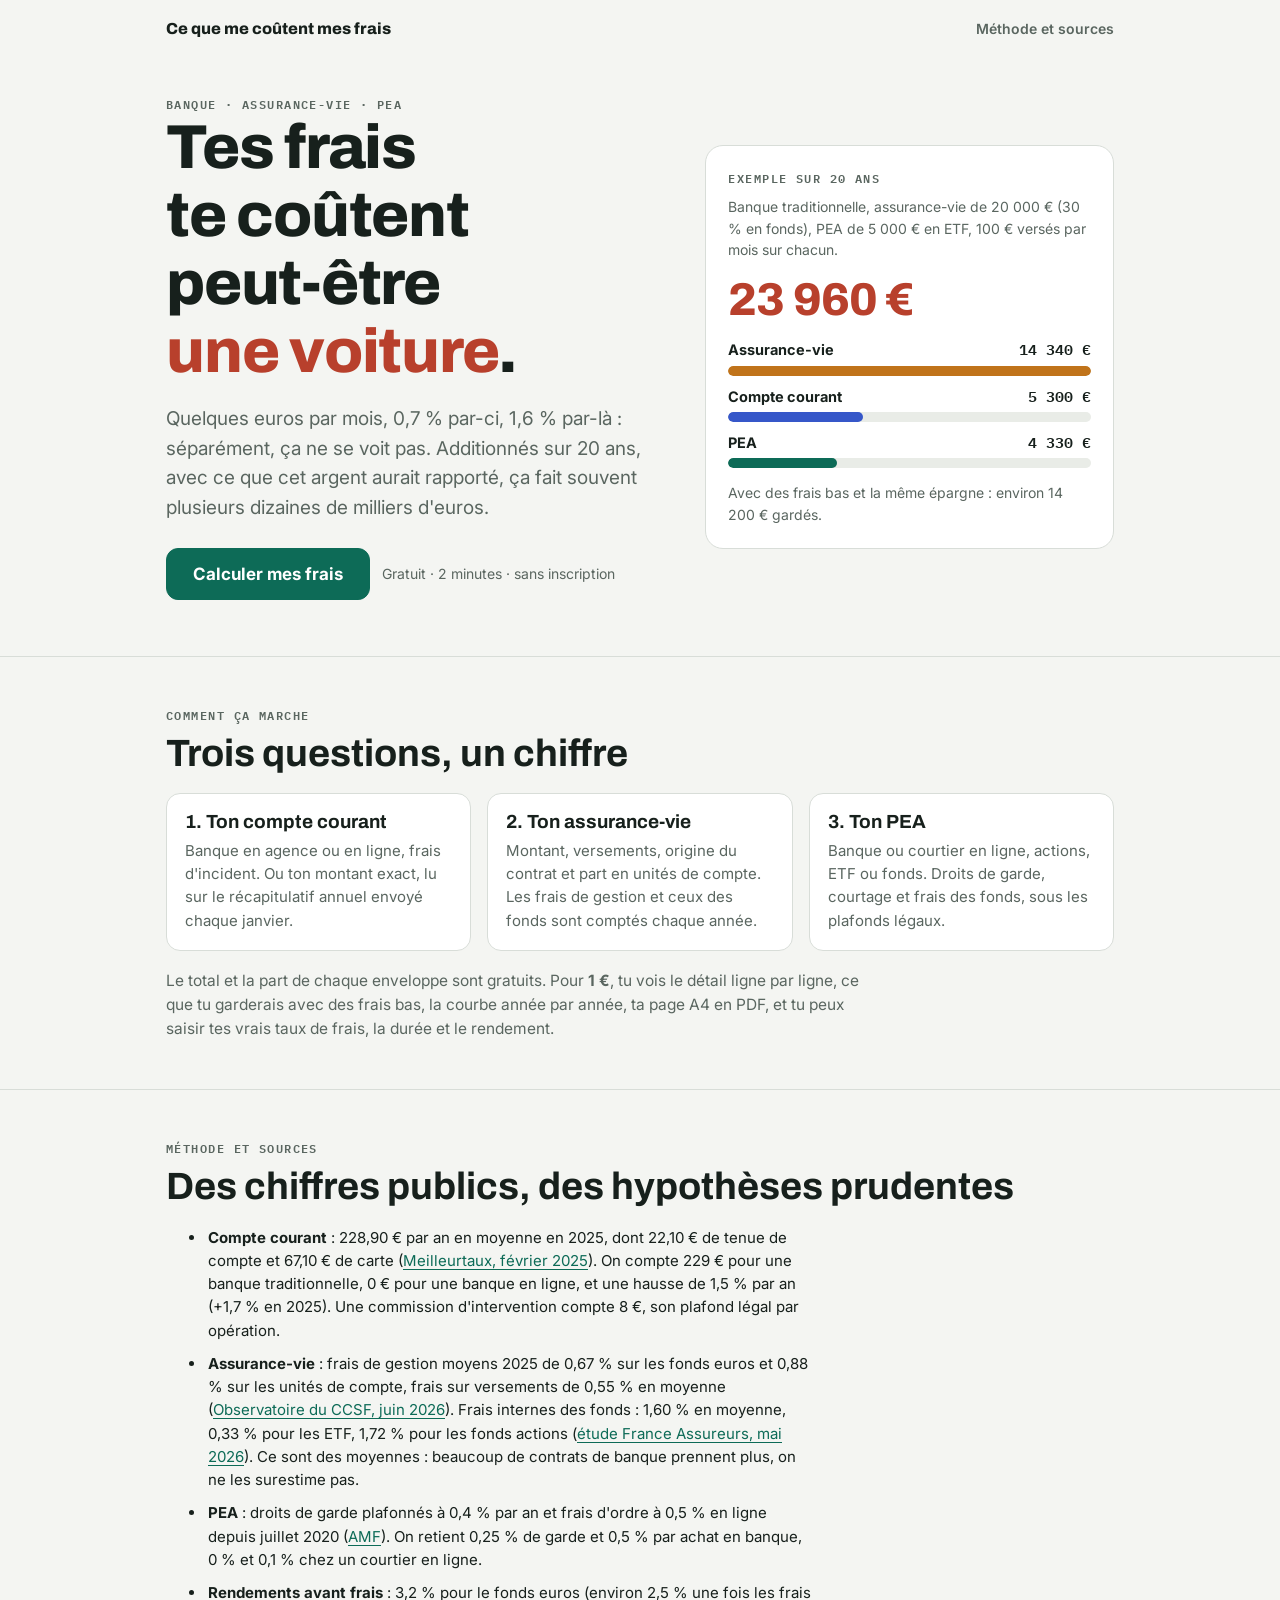
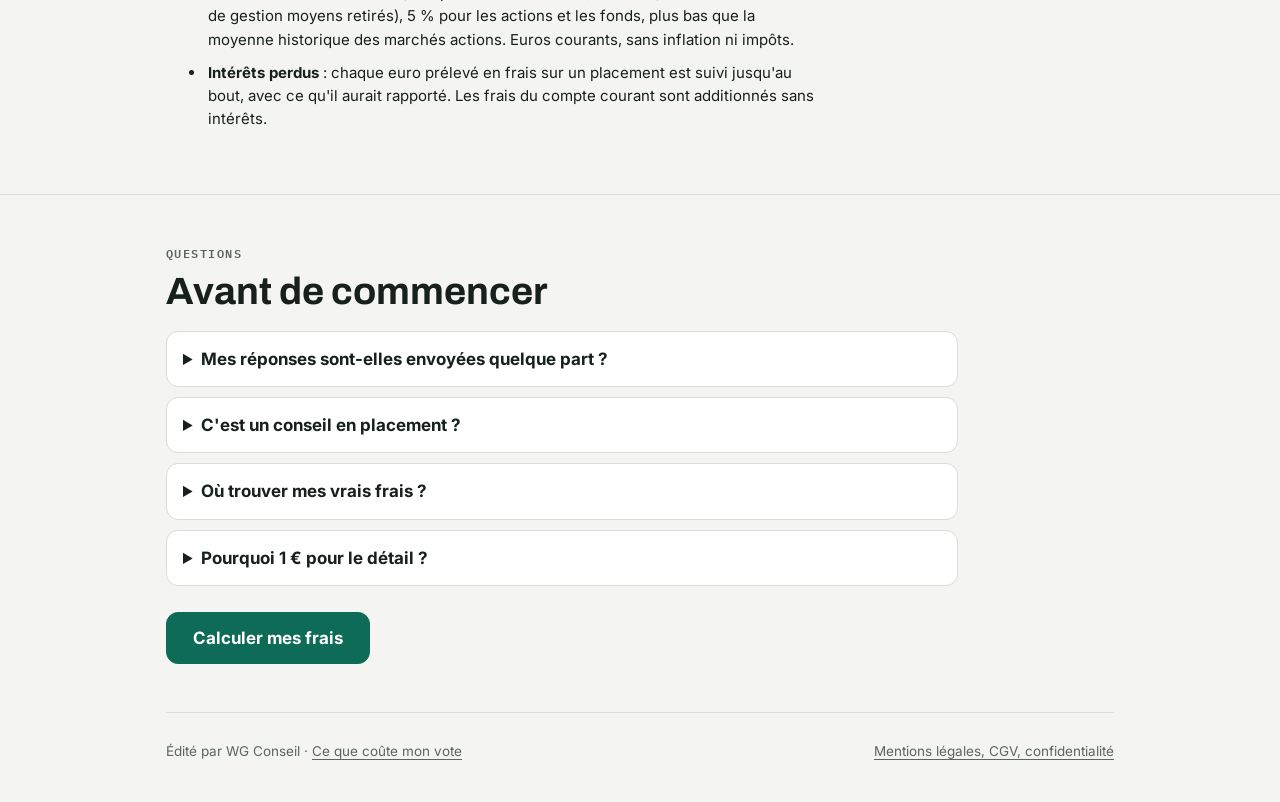
==== index.html @ 5fe20ff6 "Mise en ligne de « Ce que me coûtent mes frais » sur frais.wagramconseil.fr Co-Authored-By: Claude O" ====
<!doctype html>
<html lang="fr">
<head>
<meta charset="utf-8">
<meta name="viewport" content="width=device-width, initial-scale=1, viewport-fit=cover">
<title>Ce que me coûtent mes frais : banque, assurance-vie et PEA sur 20 ans</title>
<meta name="description" content="Frais bancaires, frais d'assurance-vie, frais de PEA : le calcul gratuit de ce qu'ils te coûtent vraiment sur 20 ans, intérêts perdus compris. 2 minutes, sans inscription.">
<link rel="canonical" href="https://frais.wagramconseil.fr/">
<meta property="og:type" content="website">
<meta property="og:site_name" content="Ce que me coûtent mes frais">
<meta property="og:title" content="Combien tes frais te coûtent-ils sur 20 ans ?">
<meta property="og:description" content="Banque, assurance-vie, PEA : additionne tout, intérêts perdus compris. Calcul gratuit en 2 minutes.">
<meta property="og:url" content="https://frais.wagramconseil.fr/">
<meta name="twitter:card" content="summary">
<link rel="preconnect" href="https://fonts.googleapis.com">
<link rel="preconnect" href="https://fonts.gstatic.com" crossorigin>
<link rel="stylesheet" href="https://fonts.googleapis.com/css2?family=Archivo:wght@700;800&family=Inter:wght@400;500;600;700&family=IBM+Plex+Mono:wght@500;600&display=swap">
<style>
:root{
  --bg:#f4f5f2; --surface:#ffffff; --ink:#17201c; --muted:#5a6660; --line:#d8ddd8; --soft:#e9ece7;
  --accent:#0d6b57; --accent-ink:#ffffff; --loss:#b8402c;
  --c-bank:#3657c9; --c-av:#c0731a; --c-pea:#0d6b57;
  --f-display:"Archivo","Helvetica Neue",Arial,sans-serif;
  --f-body:"Inter",system-ui,-apple-system,"Segoe UI",sans-serif;
  --f-num:"IBM Plex Mono",ui-monospace,Menlo,Consolas,monospace;
}
@media (prefers-color-scheme: dark){:root:not([data-theme="light"]){
  --bg:#101512; --surface:#18201c; --ink:#e7ece9; --muted:#9aa7a0; --line:#2a342f; --soft:#212a25;
  --accent:#4fc7a6; --accent-ink:#06140f; --loss:#ff8a72; --c-bank:#8aa3ff; --c-av:#f0a54c; --c-pea:#4fc7a6; color-scheme:dark}}
:root[data-theme="dark"]{
  --bg:#101512; --surface:#18201c; --ink:#e7ece9; --muted:#9aa7a0; --line:#2a342f; --soft:#212a25;
  --accent:#4fc7a6; --accent-ink:#06140f; --loss:#ff8a72; --c-bank:#8aa3ff; --c-av:#f0a54c; --c-pea:#4fc7a6; color-scheme:dark}
*{box-sizing:border-box}
body{margin:0;background:var(--bg);color:var(--ink);font-family:var(--f-body);font-size:17px;line-height:1.55}
.wrap{max-width:980px;margin:0 auto;padding-left:max(16px,env(safe-area-inset-left,0px));padding-right:max(16px,env(safe-area-inset-right,0px))}
h1,h2,h3{font-family:var(--f-display);text-wrap:balance;margin:0;line-height:1.1}
p{margin:0}
a{color:var(--accent);text-underline-offset:3px}
.eyebrow{font:600 12px var(--f-num);letter-spacing:.12em;text-transform:uppercase;color:var(--muted)}
.btn{display:inline-flex;align-items:center;justify-content:center;font:700 17px var(--f-body);padding:15px 26px;border-radius:12px;border:1.5px solid var(--line);background:var(--surface);color:var(--ink);text-decoration:none;cursor:pointer}
.btn.primary{background:var(--accent);border-color:var(--accent);color:var(--accent-ink)}
.btn:focus-visible{outline:3px solid var(--accent);outline-offset:3px}
nav{display:flex;justify-content:space-between;align-items:center;padding-block:18px;font-size:14px}
nav .brand{font:800 16px var(--f-display);color:var(--ink);text-decoration:none}
nav a.l{color:var(--muted);text-decoration:none;font-weight:600}
.hero{display:grid;grid-template-columns:1.1fr .9fr;gap:40px;align-items:center;padding-block:36px 56px}
.hero>*{min-width:0}
.hero h1{font-size:clamp(36px,6vw,62px);font-weight:800;letter-spacing:-.02em}
.hero h1 em{font-style:normal;color:var(--loss)}
.lede{color:var(--muted);font-size:19px;max-width:46ch;margin-top:18px}
.cta{display:flex;flex-wrap:wrap;gap:12px;align-items:center;margin-top:26px}
.cta small{color:var(--muted);font-size:14px}
.ticket{background:var(--surface);border:1px solid var(--line);border-radius:18px;padding:22px}
.ticket .p{font-size:14px;color:var(--muted);margin:8px 0 14px}
.ticket .v{font:800 46px var(--f-display);color:var(--loss);letter-spacing:-.02em}
.bars{display:grid;gap:10px;margin-top:14px}
.bar .l{display:flex;justify-content:space-between;font-weight:700;font-size:14.5px;margin-bottom:4px}
.bar .l b{font-family:var(--f-num);font-weight:600}
.bar .t{height:10px;border-radius:5px;background:var(--soft);overflow:hidden}.bar .t i{display:block;height:100%;border-radius:5px}
.band{border-top:1px solid var(--line);padding-block:48px}
.band h2{font-size:clamp(28px,4vw,38px);margin:8px 0 18px}
.grid3{display:grid;grid-template-columns:repeat(3,1fr);gap:16px}
.cell{background:var(--surface);border:1px solid var(--line);border-radius:14px;padding:18px}
.cell h3{font-size:19px;margin-bottom:6px}
.cell p{font-size:15px;color:var(--muted)}
.src{font-size:15px;display:grid;gap:10px;max-width:72ch}
.src li{padding-left:2px}
.faq{display:grid;gap:10px;max-width:72ch}
details{background:var(--surface);border:1px solid var(--line);border-radius:12px;padding:14px 16px}
summary{font-weight:700;cursor:pointer}
details p{margin-top:8px;color:var(--muted);font-size:15.5px}
footer{border-top:1px solid var(--line);padding-block:28px 40px;font-size:13.5px;color:var(--muted);display:flex;flex-wrap:wrap;gap:8px 18px;justify-content:space-between}
footer a{color:var(--muted)}
@media (max-width:760px){.hero{grid-template-columns:1fr;gap:28px;padding-top:16px}.grid3{grid-template-columns:1fr}}
</style>
</head>
<body>
<div class="wrap">
  <nav><a class="brand" href="./">Ce que me coûtent mes frais</a><a class="l" href="#methode">Méthode et sources</a></nav>
  <section class="hero">
    <div>
      <div class="eyebrow">Banque · assurance-vie · PEA</div>
      <h1>Tes frais te coûtent peut-être <em>une voiture</em>.</h1>
      <p class="lede">Quelques euros par mois, 0,7 % par-ci, 1,6 % par-là : séparément, ça ne se voit pas. Additionnés sur 20 ans, avec ce que cet argent aurait rapporté, ça fait souvent plusieurs dizaines de milliers d'euros.</p>
      <div class="cta"><a class="btn primary" href="simulateur.html" id="go">Calculer mes frais</a><small>Gratuit · 2 minutes · sans inscription</small></div>
    </div>
    <aside class="ticket" aria-label="Exemple de résultat">
      <div class="eyebrow">Exemple sur 20 ans</div>
      <p class="p">Banque traditionnelle, assurance-vie de 20 000 € (30 % en fonds), PEA de 5 000 € en ETF, 100 € versés par mois sur chacun.</p>
      <div class="v">23 960 €</div>
      <div class="bars">
        <div class="bar"><div class="l"><span>Assurance-vie</span><b>14 340 €</b></div><div class="t"><i style="width:100%;background:var(--c-av)"></i></div></div>
        <div class="bar"><div class="l"><span>Compte courant</span><b>5 300 €</b></div><div class="t"><i style="width:37%;background:var(--c-bank)"></i></div></div>
        <div class="bar"><div class="l"><span>PEA</span><b>4 330 €</b></div><div class="t"><i style="width:30%;background:var(--c-pea)"></i></div></div>
      </div>
      <p class="p" style="margin:14px 0 0">Avec des frais bas et la même épargne : environ 14 200 € gardés.</p>
    </aside>
  </section>
</div>

<section class="band"><div class="wrap">
  <div class="eyebrow">Comment ça marche</div>
  <h2>Trois questions, un chiffre</h2>
  <div class="grid3">
    <div class="cell"><h3>1. Ton compte courant</h3><p>Banque en agence ou en ligne, frais d'incident. Ou ton montant exact, lu sur le récapitulatif annuel envoyé chaque janvier.</p></div>
    <div class="cell"><h3>2. Ton assurance-vie</h3><p>Montant, versements, origine du contrat et part en unités de compte. Les frais de gestion et ceux des fonds sont comptés chaque année.</p></div>
    <div class="cell"><h3>3. Ton PEA</h3><p>Banque ou courtier en ligne, actions, ETF ou fonds. Droits de garde, courtage et frais des fonds, sous les plafonds légaux.</p></div>
  </div>
  <p style="margin-top:18px;color:var(--muted);font-size:15.5px;max-width:72ch">Le total et la part de chaque enveloppe sont gratuits. Pour <b>1 €</b>, tu vois le détail ligne par ligne, ce que tu garderais avec des frais bas, la courbe année par année, ta page A4 en PDF, et tu peux saisir tes vrais taux de frais, la durée et le rendement.</p>
</div></section>

<section class="band" id="methode"><div class="wrap">
  <div class="eyebrow">Méthode et sources</div>
  <h2>Des chiffres publics, des hypothèses prudentes</h2>
  <ul class="src">
    <li><b>Compte courant</b> : 228,90 € par an en moyenne en 2025, dont 22,10 € de tenue de compte et 67,10 € de carte (<a href="https://banque.meilleurtaux.com/frais-bancaires/actualites/2025-fevrier/tarifs-bancaires-elevent-moyenne-228euros-an-2025.html" rel="noopener">Meilleurtaux, février 2025</a>). On compte 229 € pour une banque traditionnelle, 0 € pour une banque en ligne, et une hausse de 1,5 % par an (+1,7 % en 2025). Une commission d'intervention compte 8 €, son plafond légal par opération.</li>
    <li><b>Assurance-vie</b> : frais de gestion moyens 2025 de 0,67 % sur les fonds euros et 0,88 % sur les unités de compte, frais sur versements de 0,55 % en moyenne (<a href="https://www.moneyvox.fr/assurance-vie/actualites/109415/votre-contrat-est-il-plus-gourmand-en-frais-que-la-moyenne" rel="noopener">Observatoire du CCSF, juin 2026</a>). Frais internes des fonds : 1,60 % en moyenne, 0,33 % pour les ETF, 1,72 % pour les fonds actions (<a href="https://www.toutsurmesfinances.com/actualites/a/assurance-vie-ce-que-les-frais-de-gestion-ont-coute-en-2025" rel="noopener">étude France Assureurs, mai 2026</a>). Ce sont des moyennes : beaucoup de contrats de banque prennent plus, on ne les surestime pas.</li>
    <li><b>PEA</b> : droits de garde plafonnés à 0,4 % par an et frais d'ordre à 0,5 % en ligne depuis juillet 2020 (<a href="https://www.amf-france.org/fr/actualites-publications/actualites/plafonnement-des-frais-pour-le-pea-que-faut-il-retenir" rel="noopener">AMF</a>). On retient 0,25 % de garde et 0,5 % par achat en banque, 0 % et 0,1 % chez un courtier en ligne.</li>
    <li><b>Rendements avant frais</b> : 3,2 % pour le fonds euros (environ 2,5 % une fois les frais de gestion moyens retirés), 5 % pour les actions et les fonds, plus bas que la moyenne historique des marchés actions. Euros courants, sans inflation ni impôts.</li>
    <li><b>Intérêts perdus</b> : chaque euro prélevé en frais sur un placement est suivi jusqu'au bout, avec ce qu'il aurait rapporté. Les frais du compte courant sont additionnés sans intérêts.</li>
  </ul>
</div></section>

<section class="band"><div class="wrap">
  <div class="eyebrow">Questions</div>
  <h2>Avant de commencer</h2>
  <div class="faq">
    <details><summary>Mes réponses sont-elles envoyées quelque part ?</summary><p>Non. Le calcul se fait dans ton navigateur. Tes montants ne quittent pas ton appareil.</p></details>
    <details><summary>C'est un conseil en placement ?</summary><p>Non. Le simulateur additionne des frais et ne recommande aucun produit, aucune banque, aucun assureur. Avant de changer de contrat, compare les frais réels et pense à la fiscalité (ancienneté de l'assurance-vie, du PEA).</p></details>
    <details><summary>Où trouver mes vrais frais ?</summary><p>Banque : le récapitulatif annuel des frais, envoyé en janvier. Assurance-vie : le relevé annuel et le tableau des frais du contrat. PEA : la grille tarifaire de ton établissement et le document d'informations clés de chaque fonds.</p></details>
    <details><summary>Pourquoi 1 € pour le détail ?</summary><p>Pour faire vivre le site sans publicité ni revente de données. Le total reste gratuit.</p></details>
  </div>
  <div class="cta"><a class="btn primary" href="simulateur.html">Calculer mes frais</a></div>
</div></section>

<div class="wrap"><footer><span>Édité par WG Conseil · <a href="https://vote.wagramconseil.fr/">Ce que coûte mon vote</a></span><a href="legal.html">Mentions légales, CGV, confidentialité</a></footer></div>
<script src="stats.js"></script>
<script>document.getElementById('go').addEventListener('click',function(){try{if(window.track)track('frais-accueil-clic')}catch(e){}});</script>
</body>
</html>
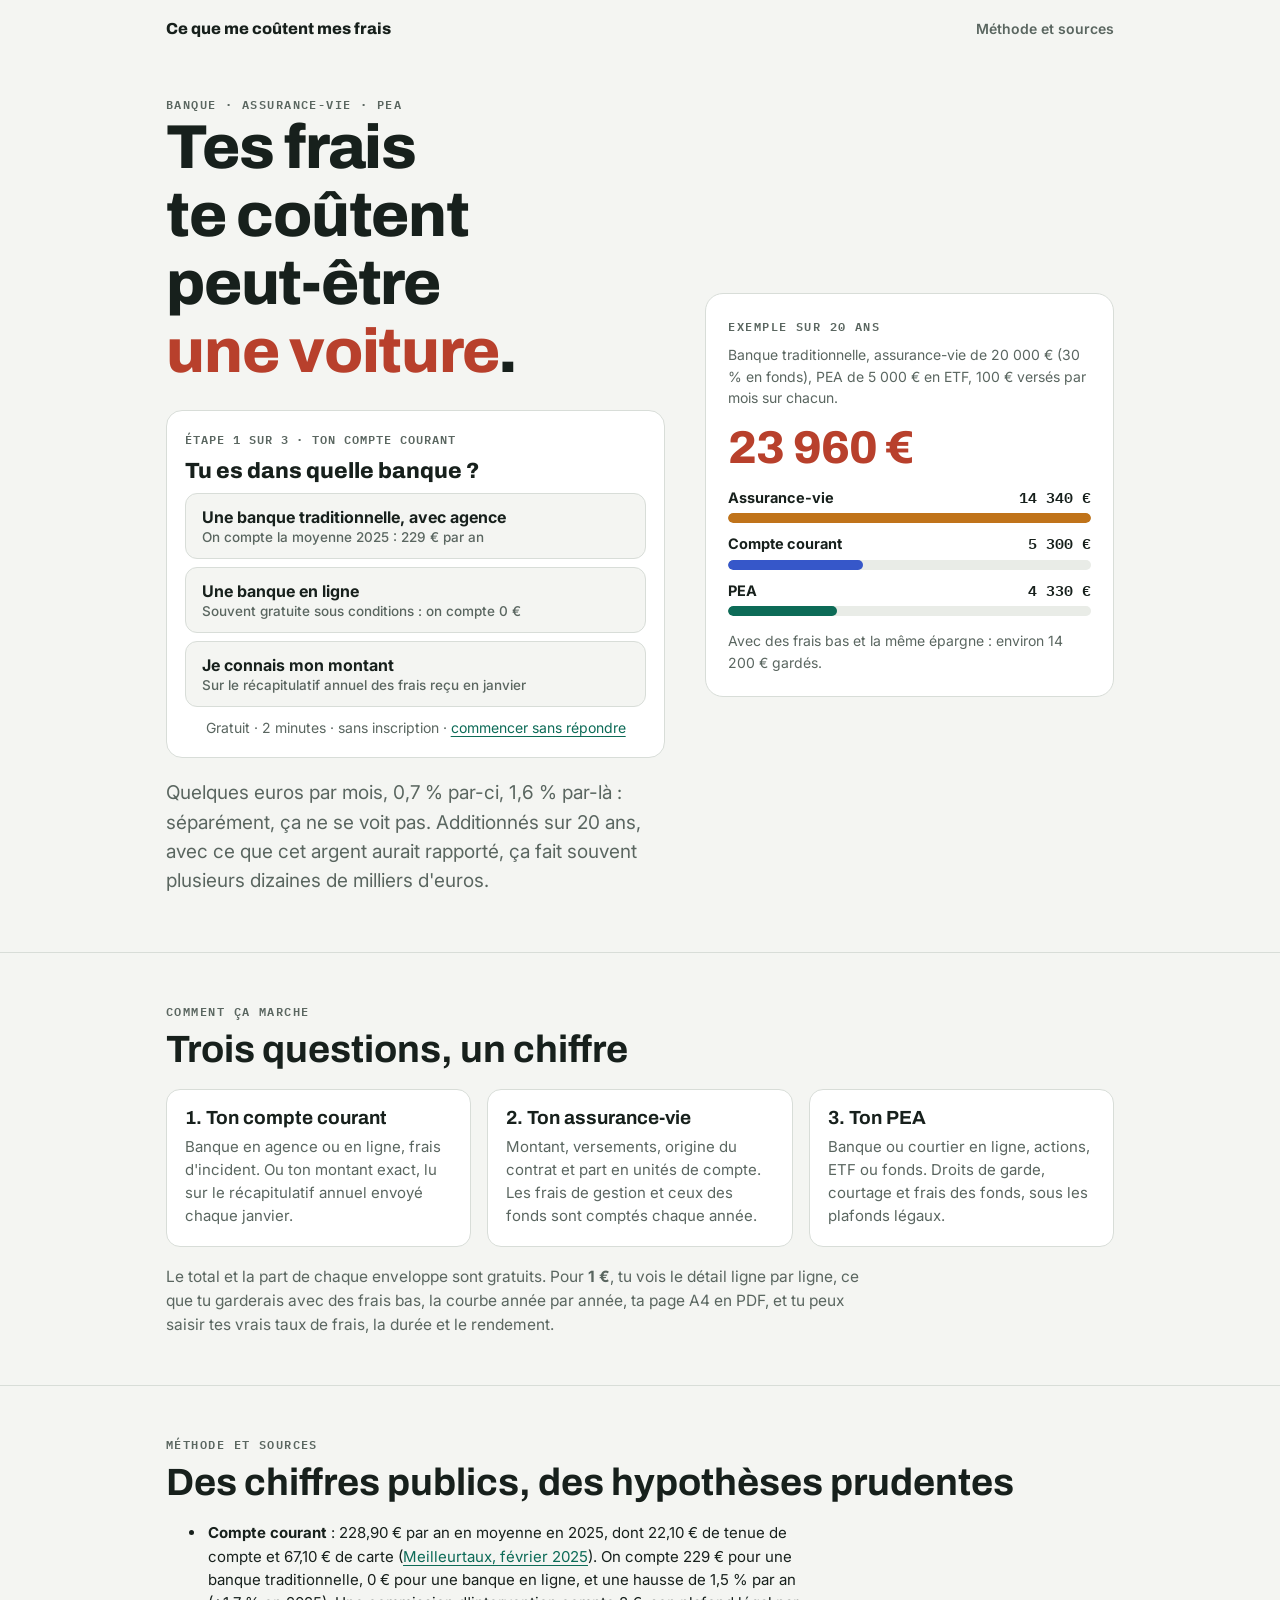
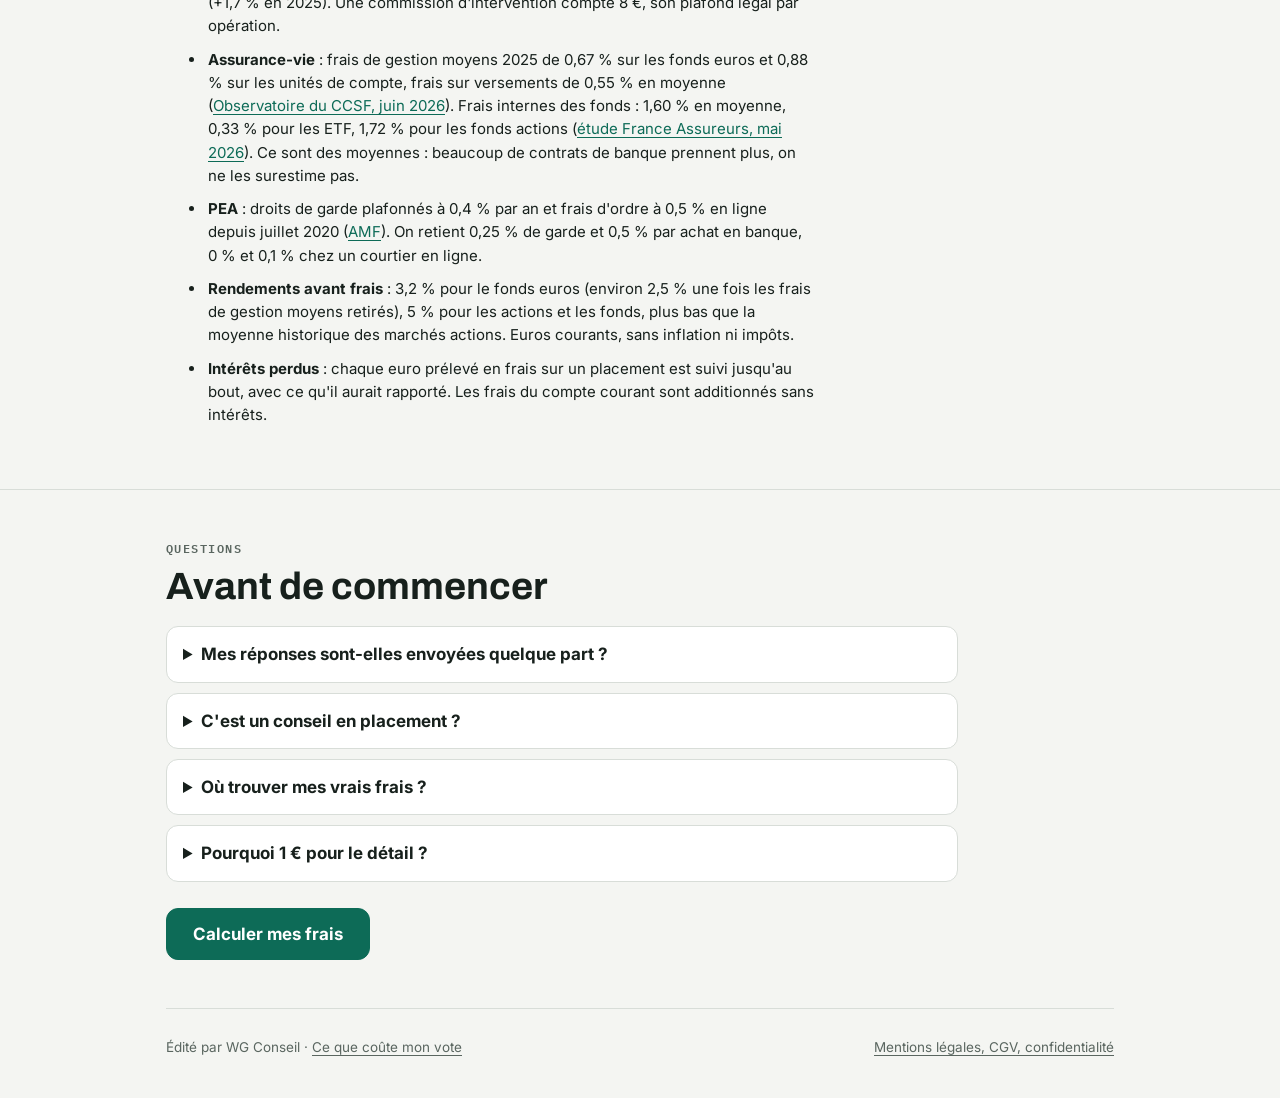
==== commit 10828f8c: "Question dès l'accueil et fichiers séparés pour éditer facilement - Accueil : « Tu es dans quelle ba" ====
--- a/index.html
+++ b/index.html
@@ -15,21 +15,8 @@
 <link rel="preconnect" href="https://fonts.googleapis.com">
 <link rel="preconnect" href="https://fonts.gstatic.com" crossorigin>
 <link rel="stylesheet" href="https://fonts.googleapis.com/css2?family=Archivo:wght@700;800&family=Inter:wght@400;500;600;700&family=IBM+Plex+Mono:wght@500;600&display=swap">
+<link rel="stylesheet" href="site.css">
 <style>
-:root{
-  --bg:#f4f5f2; --surface:#ffffff; --ink:#17201c; --muted:#5a6660; --line:#d8ddd8; --soft:#e9ece7;
-  --accent:#0d6b57; --accent-ink:#ffffff; --loss:#b8402c;
-  --c-bank:#3657c9; --c-av:#c0731a; --c-pea:#0d6b57;
-  --f-display:"Archivo","Helvetica Neue",Arial,sans-serif;
-  --f-body:"Inter",system-ui,-apple-system,"Segoe UI",sans-serif;
-  --f-num:"IBM Plex Mono",ui-monospace,Menlo,Consolas,monospace;
-}
-@media (prefers-color-scheme: dark){:root:not([data-theme="light"]){
-  --bg:#101512; --surface:#18201c; --ink:#e7ece9; --muted:#9aa7a0; --line:#2a342f; --soft:#212a25;
-  --accent:#4fc7a6; --accent-ink:#06140f; --loss:#ff8a72; --c-bank:#8aa3ff; --c-av:#f0a54c; --c-pea:#4fc7a6; color-scheme:dark}}
-:root[data-theme="dark"]{
-  --bg:#101512; --surface:#18201c; --ink:#e7ece9; --muted:#9aa7a0; --line:#2a342f; --soft:#212a25;
-  --accent:#4fc7a6; --accent-ink:#06140f; --loss:#ff8a72; --c-bank:#8aa3ff; --c-av:#f0a54c; --c-pea:#4fc7a6; color-scheme:dark}
 *{box-sizing:border-box}
 body{margin:0;background:var(--bg);color:var(--ink);font-family:var(--f-body);font-size:17px;line-height:1.55}
 .wrap{max-width:980px;margin:0 auto;padding-left:max(16px,env(safe-area-inset-left,0px));padding-right:max(16px,env(safe-area-inset-right,0px))}
@@ -72,6 +59,18 @@
 footer{border-top:1px solid var(--line);padding-block:28px 40px;font-size:13.5px;color:var(--muted);display:flex;flex-wrap:wrap;gap:8px 18px;justify-content:space-between}
 footer a{color:var(--muted)}
 @media (max-width:760px){.hero{grid-template-columns:1fr;gap:28px;padding-top:16px}.grid3{grid-template-columns:1fr}}
+/* Question d'accueil : la réponse est reprise dans le simulateur (clé fr-answers) */
+.qstart{margin-top:24px;background:var(--surface);border:1.5px solid var(--line);border-radius:16px;padding:18px;display:flex;flex-direction:column;gap:10px;max-width:520px}
+.qs-k{font:600 12px var(--f-num);letter-spacing:.08em;text-transform:uppercase;color:var(--muted)}
+.qs-t{font:800 22px var(--f-display);color:var(--ink)}
+.qs-opts{display:flex;flex-direction:column;gap:8px}
+.qs-opts button{display:flex;flex-direction:column;align-items:flex-start;gap:2px;text-align:left;font:700 16px var(--f-body);padding:13px 16px;border-radius:12px;border:1.5px solid var(--line);background:var(--bg);color:var(--ink);cursor:pointer}
+.qs-opts button small{font-weight:500;font-size:13.5px;color:var(--muted)}
+.qs-opts button:hover{border-color:var(--accent)}
+.qs-opts button[aria-pressed="true"]{border-color:var(--accent);background:var(--accent);color:var(--accent-ink)}
+.qs-opts button[aria-pressed="true"] small{color:inherit;opacity:.85}
+.qs-opts button:focus-visible{outline:3px solid var(--accent);outline-offset:3px}
+.qs-s{text-align:center;color:var(--muted);font-size:14px}
 </style>
 </head>
 <body>
@@ -81,8 +80,17 @@
     <div>
       <div class="eyebrow">Banque · assurance-vie · PEA</div>
       <h1>Tes frais te coûtent peut-être <em>une voiture</em>.</h1>
-      <p class="lede">Quelques euros par mois, 0,7 % par-ci, 1,6 % par-là : séparément, ça ne se voit pas. Additionnés sur 20 ans, avec ce que cet argent aurait rapporté, ça fait souvent plusieurs dizaines de milliers d'euros.</p>
-      <div class="cta"><a class="btn primary" href="simulateur.html" id="go">Calculer mes frais</a><small>Gratuit · 2 minutes · sans inscription</small></div>
+      <form class="qstart" id="qstart" onsubmit="return false">
+        <span class="qs-k">Étape 1 sur 3 · ton compte courant</span>
+        <span class="qs-t" id="qs-t">Tu es dans quelle banque ?</span>
+        <div class="qs-opts" role="group" aria-labelledby="qs-t">
+          <button type="button" data-v="trad">Une banque traditionnelle, avec agence<small>On compte la moyenne 2025 : 229 € par an</small></button>
+          <button type="button" data-v="online">Une banque en ligne<small>Souvent gratuite sous conditions : on compte 0 €</small></button>
+          <button type="button" data-v="exact">Je connais mon montant<small>Sur le récapitulatif annuel des frais reçu en janvier</small></button>
+        </div>
+        <small class="qs-s">Gratuit · 2 minutes · sans inscription · <a href="simulateur.html" id="go">commencer sans répondre</a></small>
+      </form>
+      <p class="lede" style="margin-top:20px">Quelques euros par mois, 0,7 % par-ci, 1,6 % par-là : séparément, ça ne se voit pas. Additionnés sur 20 ans, avec ce que cet argent aurait rapporté, ça fait souvent plusieurs dizaines de milliers d'euros.</p>
     </div>
     <aside class="ticket" aria-label="Exemple de résultat">
       <div class="eyebrow">Exemple sur 20 ans</div>
@@ -135,6 +143,21 @@
 
 <div class="wrap"><footer><span>Édité par WG Conseil · <a href="https://vote.wagramconseil.fr/">Ce que coûte mon vote</a></span><a href="legal.html">Mentions légales, CGV, confidentialité</a></footer></div>
 <script src="stats.js"></script>
-<script>document.getElementById('go').addEventListener('click',function(){try{if(window.track)track('frais-accueil-clic')}catch(e){}});</script>
+<script>
+document.getElementById('go').addEventListener('click',function(){try{if(window.track)track('frais-accueil-clic')}catch(e){}});
+/* Question d'accueil : la réponse est enregistrée comme réponse du simulateur, puis on ouvre le test.
+   Statistiques : un événement par réponse (frais-accueil-banque-trad, -online, -exact). */
+(function(){
+  var f=document.getElementById('qstart'); if(!f) return;
+  Array.prototype.forEach.call(f.querySelectorAll('[data-v]'),function(b){b.onclick=function(){
+    var v=b.getAttribute('data-v'), A={}, done=false;
+    Array.prototype.forEach.call(f.querySelectorAll('[data-v]'),function(x){x.setAttribute('aria-pressed',String(x===b));});
+    try{done=JSON.parse(localStorage.getItem('fr-done')||'false')===true;A=JSON.parse(localStorage.getItem('fr-answers')||'{}')||{};}catch(e){}
+    if(!done){A.bank=v;try{localStorage.setItem('fr-answers',JSON.stringify(A));}catch(e){}}
+    try{if(window.track)track('frais-accueil-banque-'+v);}catch(e){}
+    setTimeout(function(){location.href='simulateur.html'+(done?'':'?bank='+v);},150);
+  };});
+})();
+</script>
 </body>
 </html>
--- a/site.css
+++ b/site.css
@@ -0,0 +1,20 @@
+/* Couleurs et polices communes à l'accueil (index.html) et au simulateur (simulateur.html).
+   Pour changer une couleur, c'est ici, une seule fois. --c-bank, --c-av, --c-pea : couleurs des trois enveloppes
+   (pense aussi aux couleurs « hex » de CATS dans js/simulateur.js, utilisées pour le PDF).
+   Les couleurs sombres servent quand le téléphone ou l'ordinateur est en mode sombre (les deux blocs du bas doivent rester identiques). */
+:root{
+  --bg:#f4f5f2; --surface:#ffffff; --ink:#17201c; --muted:#5a6660; --line:#d8ddd8; --soft:#e9ece7;
+  --accent:#0d6b57; --accent-ink:#ffffff; --loss:#b8402c; --warn:#fff3c4; --warnink:#5a4300;
+  --c-bank:#3657c9; --c-av:#c0731a; --c-pea:#0d6b57;
+  --f-display:"Archivo","Helvetica Neue",Arial,sans-serif;
+  --f-body:"Inter",system-ui,-apple-system,"Segoe UI",sans-serif;
+  --f-num:"IBM Plex Mono",ui-monospace,Menlo,Consolas,monospace;
+}
+@media (prefers-color-scheme: dark){:root:not([data-theme="light"]){
+  --bg:#101512; --surface:#18201c; --ink:#e7ece9; --muted:#9aa7a0; --line:#2a342f; --soft:#212a25;
+  --accent:#4fc7a6; --accent-ink:#06140f; --loss:#ff8a72; --warn:#4a3d0a; --warnink:#ffe9a0;
+  --c-bank:#8aa3ff; --c-av:#f0a54c; --c-pea:#4fc7a6; color-scheme:dark}}
+:root[data-theme="dark"]{
+  --bg:#101512; --surface:#18201c; --ink:#e7ece9; --muted:#9aa7a0; --line:#2a342f; --soft:#212a25;
+  --accent:#4fc7a6; --accent-ink:#06140f; --loss:#ff8a72; --warn:#4a3d0a; --warnink:#ffe9a0;
+  --c-bank:#8aa3ff; --c-av:#f0a54c; --c-pea:#4fc7a6; color-scheme:dark}
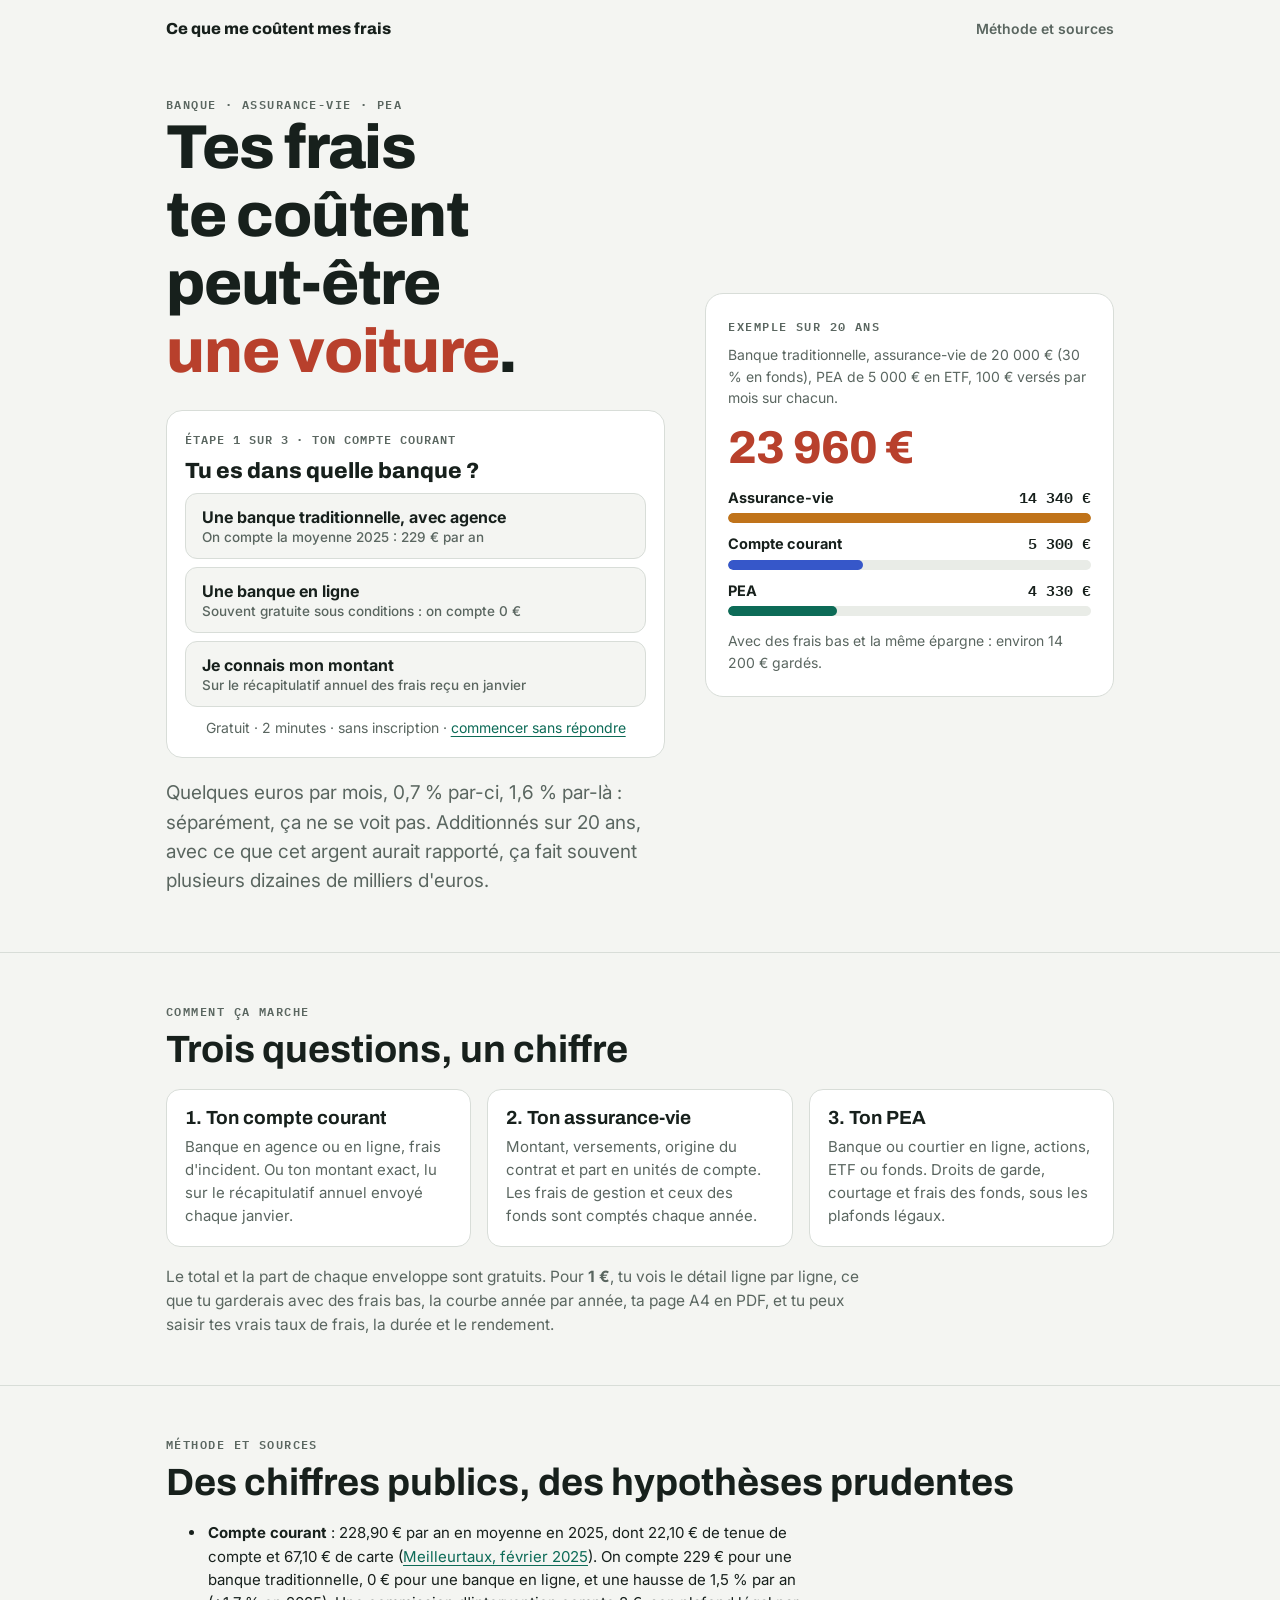
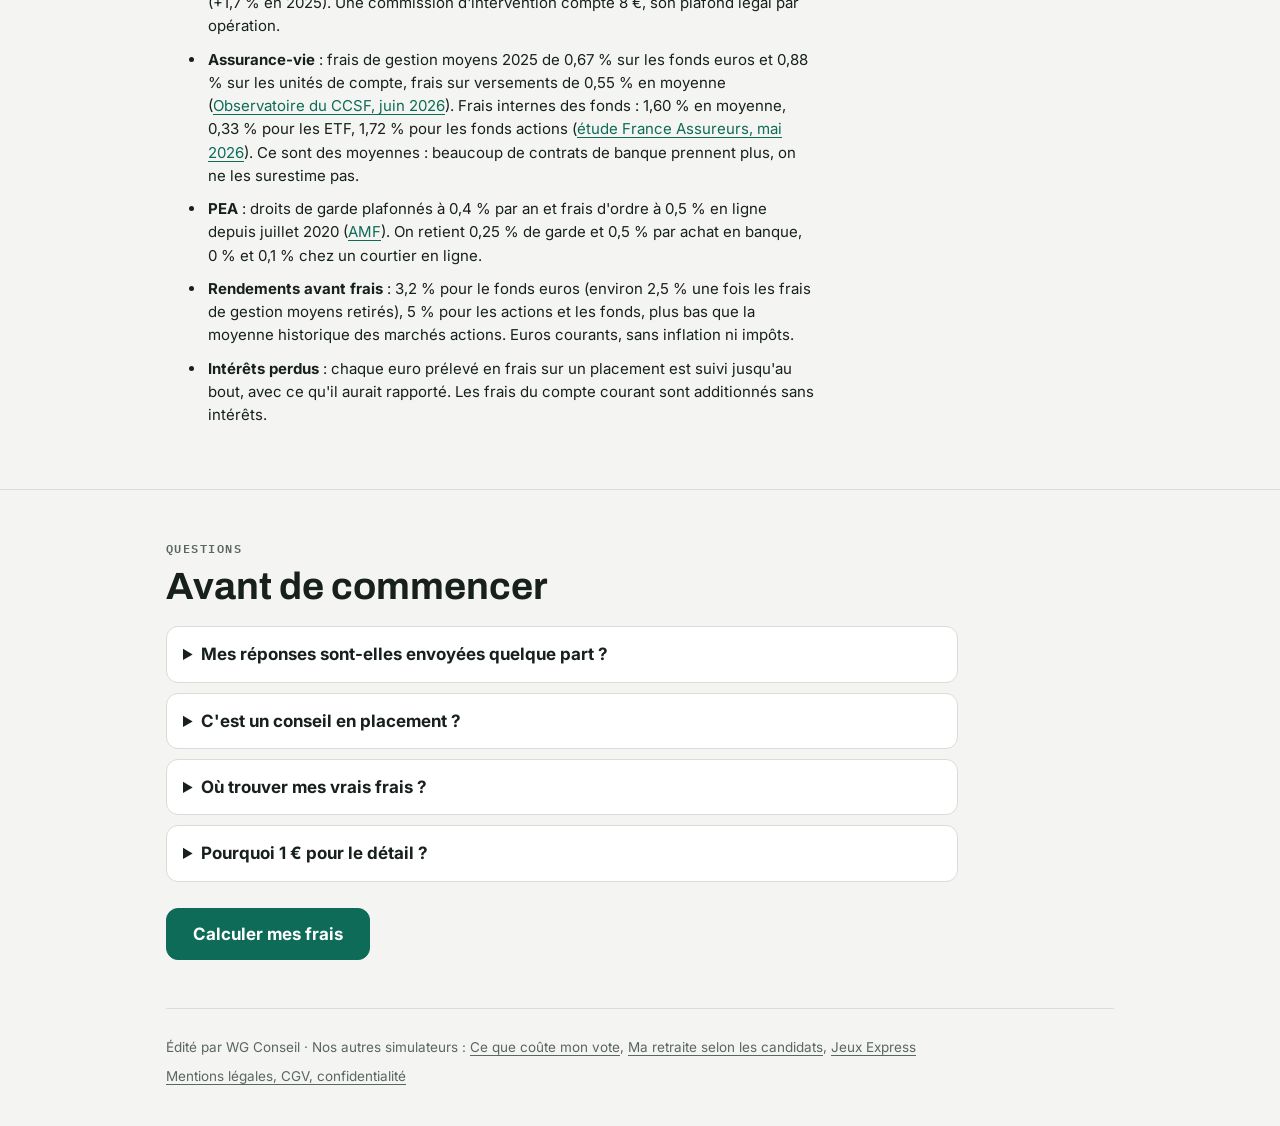
==== commit c7070fea: "Liens vers les autres simulateurs (vote, retraite, jeux) Co-Authored-By: Claude Opus 5.5 <noreply@an" ====
--- a/index.html
+++ b/index.html
@@ -72,6 +72,69 @@
 .qs-opts button:focus-visible{outline:3px solid var(--accent);outline-offset:3px}
 .qs-s{text-align:center;color:var(--muted);font-size:14px}
 </style>
+<link rel="icon" href="/favicon.svg" type="image/svg+xml">
+<link rel="apple-touch-icon" href="/apple-touch-icon.png">
+<meta property="og:image" content="https://frais.wagramconseil.fr/og.png">
+<meta property="og:image:width" content="1200">
+<meta property="og:image:height" content="630">
+<meta name="twitter:image" content="https://frais.wagramconseil.fr/og.png">
+<script type="application/ld+json">
+[
+ {
+  "@context": "https://schema.org",
+  "@type": "WebApplication",
+  "name": "Ce que me coûtent mes frais",
+  "url": "https://frais.wagramconseil.fr/",
+  "description": "Frais bancaires, frais d'assurance-vie, frais de PEA : le calcul gratuit de ce qu'ils te coûtent vraiment sur 20 ans, intérêts perdus compris. 2 minutes, sans inscription.",
+  "applicationCategory": "FinanceApplication",
+  "operatingSystem": "Tous (navigateur web)",
+  "inLanguage": "fr-FR",
+  "isAccessibleForFree": true,
+  "publisher": {
+   "@type": "Organization",
+   "name": "WG Conseil"
+  }
+ },
+ {
+  "@context": "https://schema.org",
+  "@type": "FAQPage",
+  "mainEntity": [
+   {
+    "@type": "Question",
+    "name": "Mes réponses sont-elles envoyées quelque part ?",
+    "acceptedAnswer": {
+     "@type": "Answer",
+     "text": "Non. Le calcul se fait dans ton navigateur. Tes montants ne quittent pas ton appareil."
+    }
+   },
+   {
+    "@type": "Question",
+    "name": "C'est un conseil en placement ?",
+    "acceptedAnswer": {
+     "@type": "Answer",
+     "text": "Non. Le simulateur additionne des frais et ne recommande aucun produit, aucune banque, aucun assureur. Avant de changer de contrat, compare les frais réels et pense à la fiscalité (ancienneté de l'assurance-vie, du PEA)."
+    }
+   },
+   {
+    "@type": "Question",
+    "name": "Où trouver mes vrais frais ?",
+    "acceptedAnswer": {
+     "@type": "Answer",
+     "text": "Banque : le récapitulatif annuel des frais, envoyé en janvier. Assurance-vie : le relevé annuel et le tableau des frais du contrat. PEA : la grille tarifaire de ton établissement et le document d'informations clés de chaque fonds."
+    }
+   },
+   {
+    "@type": "Question",
+    "name": "Pourquoi 1 € pour le détail ?",
+    "acceptedAnswer": {
+     "@type": "Answer",
+     "text": "Pour faire vivre le site sans publicité ni revente de données. Le total reste gratuit."
+    }
+   }
+  ]
+ }
+]
+</script>
 </head>
 <body>
 <div class="wrap">
@@ -141,7 +204,7 @@
   <div class="cta"><a class="btn primary" href="simulateur.html">Calculer mes frais</a></div>
 </div></section>
 
-<div class="wrap"><footer><span>Édité par WG Conseil · <a href="https://vote.wagramconseil.fr/">Ce que coûte mon vote</a></span><a href="legal.html">Mentions légales, CGV, confidentialité</a></footer></div>
+<div class="wrap"><footer><span>Édité par WG Conseil · Nos autres simulateurs : <a href="https://vote.wagramconseil.fr/">Ce que coûte mon vote</a>, <a href="https://vote.wagramconseil.fr/retraite.html">Ma retraite selon les candidats</a>, <a href="https://jeux.wagramconseil.fr/">Jeux Express</a></span><a href="legal.html">Mentions légales, CGV, confidentialité</a></footer></div>
 <script src="stats.js"></script>
 <script>
 document.getElementById('go').addEventListener('click',function(){try{if(window.track)track('frais-accueil-clic')}catch(e){}});
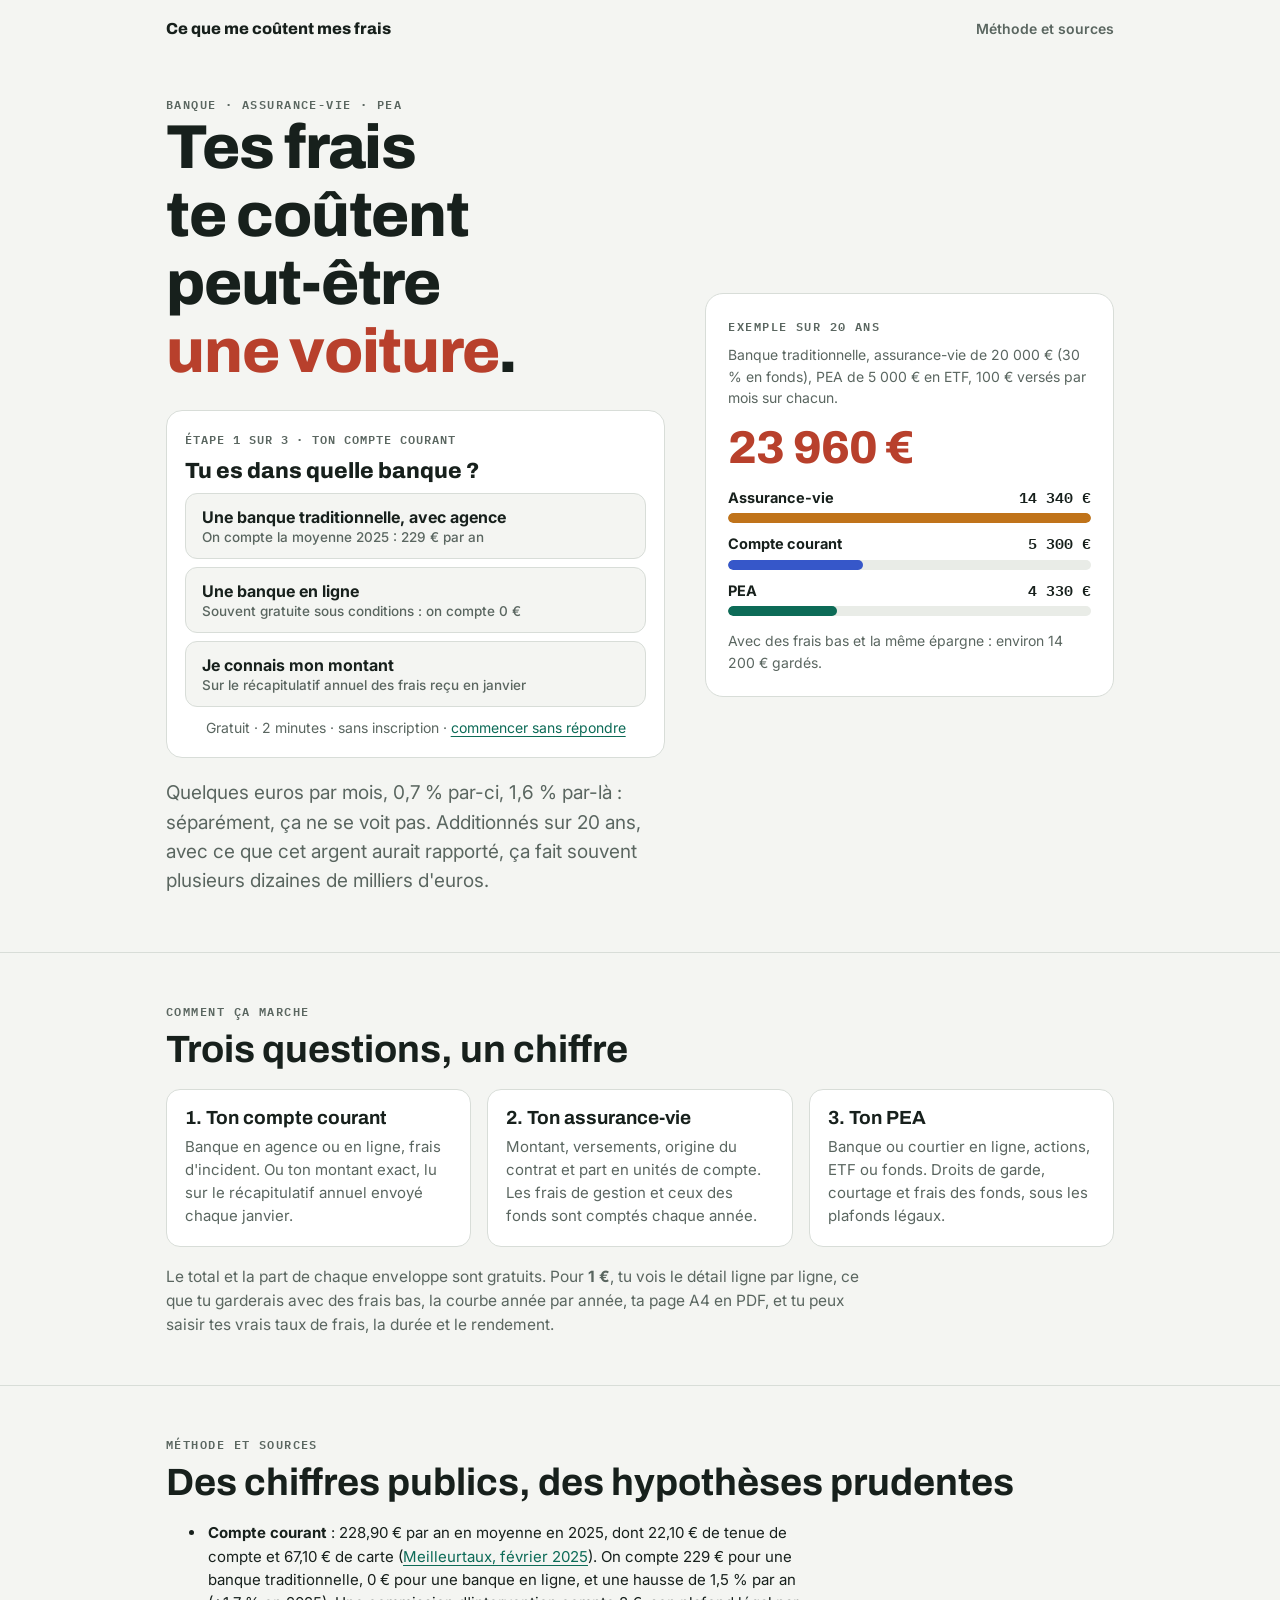
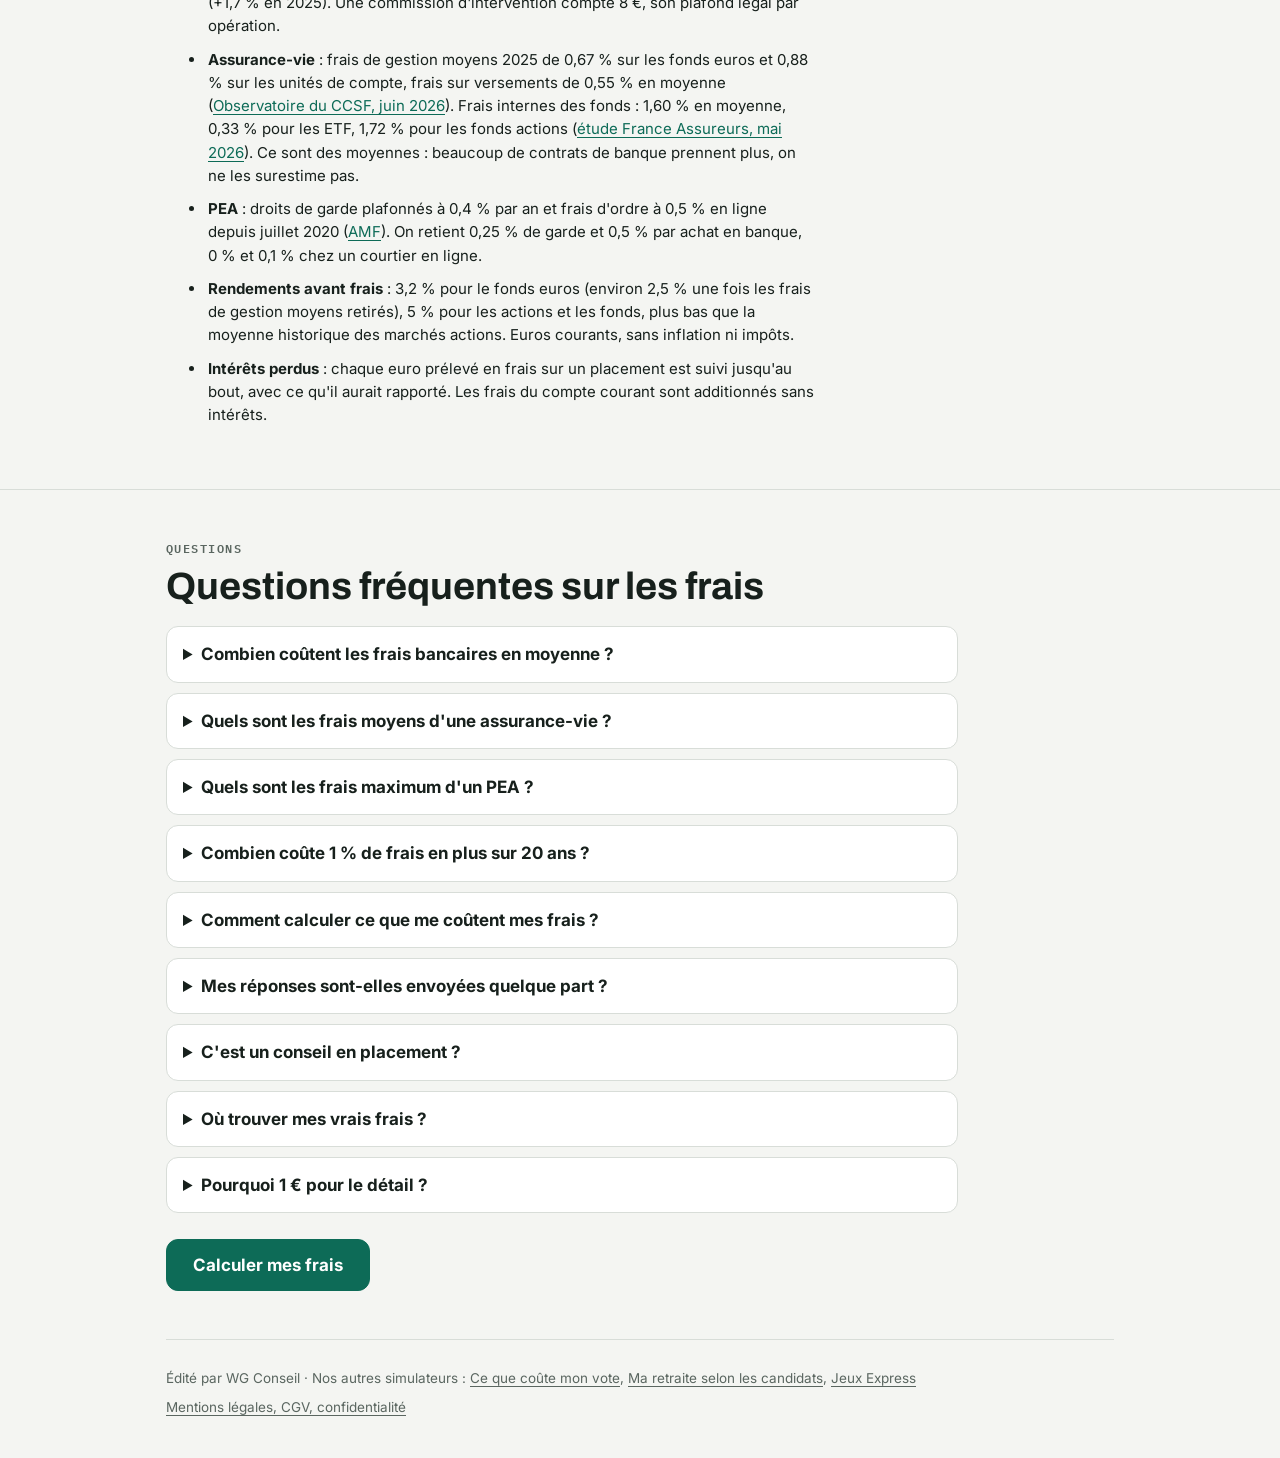
==== commit ecf464ef: "Référencement Google et Gemini : questions fréquentes chiffrées, données structurées, robots.txt Co-" ====
--- a/index.html
+++ b/index.html
@@ -92,13 +92,60 @@
   "isAccessibleForFree": true,
   "publisher": {
    "@type": "Organization",
-   "name": "WG Conseil"
+   "name": "WG Conseil",
+   "url": "https://wagramconseil.fr/",
+   "email": "matthieu@wagramconseil.fr"
+  },
+  "offers": {
+   "@type": "Offer",
+   "price": "0",
+   "priceCurrency": "EUR"
   }
  },
  {
   "@context": "https://schema.org",
   "@type": "FAQPage",
   "mainEntity": [
+   {
+    "@type": "Question",
+    "name": "Combien coûtent les frais bancaires en moyenne ?",
+    "acceptedAnswer": {
+     "@type": "Answer",
+     "text": "228,90 € par an en moyenne en 2025 pour un compte courant en banque traditionnelle, dont 22,10 € de tenue de compte et 67,10 € de carte (Meilleurtaux, février 2025), en hausse de 1,7 % sur un an. Sur 20 ans, avec une hausse de 1,5 % par an, cela fait environ 5 300 €. Une banque en ligne est souvent gratuite."
+    }
+   },
+   {
+    "@type": "Question",
+    "name": "Quels sont les frais moyens d'une assurance-vie ?",
+    "acceptedAnswer": {
+     "@type": "Answer",
+     "text": "En 2025, les frais de gestion moyens sont de 0,67 % par an sur les fonds euros et de 0,88 % sur les unités de compte, avec 0,55 % de frais sur versements en moyenne (Observatoire du CCSF, juin 2026). S'y ajoutent les frais internes des fonds : 1,60 % par an en moyenne, 0,33 % pour les ETF (France Assureurs, mai 2026)."
+    }
+   },
+   {
+    "@type": "Question",
+    "name": "Quels sont les frais maximum d'un PEA ?",
+    "acceptedAnswer": {
+     "@type": "Answer",
+     "text": "Depuis juillet 2020, les droits de garde d'un PEA sont plafonnés à 0,4 % par an et les frais d'ordre à 0,5 % par opération passée en ligne (AMF). Les frais des fonds achetés dans le PEA s'ajoutent à ces plafonds."
+    }
+   },
+   {
+    "@type": "Question",
+    "name": "Combien coûte 1 % de frais en plus sur 20 ans ?",
+    "acceptedAnswer": {
+     "@type": "Answer",
+     "text": "Pour 50 000 € placés à 5 % par an, il reste environ 132 700 € au bout de 20 ans. Avec 1 % de frais en plus (4 % net), il reste environ 109 600 € : les frais et les intérêts qu'ils auraient rapportés coûtent environ 23 100 €, près de la moitié du capital de départ."
+    }
+   },
+   {
+    "@type": "Question",
+    "name": "Comment calculer ce que me coûtent mes frais ?",
+    "acceptedAnswer": {
+     "@type": "Answer",
+     "text": "Le simulateur gratuit « Ce que me coûtent mes frais » additionne tes frais de compte courant, d'assurance-vie et de PEA sur 20 ans, intérêts perdus compris. Trois questions, 2 minutes, sans inscription ; tu peux remplacer les moyennes par tes vrais frais."
+    }
+   },
    {
     "@type": "Question",
     "name": "Mes réponses sont-elles envoyées quelque part ?",
@@ -194,8 +241,13 @@
 
 <section class="band"><div class="wrap">
   <div class="eyebrow">Questions</div>
-  <h2>Avant de commencer</h2>
+  <h2>Questions fréquentes sur les frais</h2>
   <div class="faq">
+    <details><summary>Combien coûtent les frais bancaires en moyenne ?</summary><p>228,90 € par an en moyenne en 2025 pour un compte courant en banque traditionnelle, dont 22,10 € de tenue de compte et 67,10 € de carte (Meilleurtaux, février 2025), en hausse de 1,7 % sur un an. Sur 20 ans, avec une hausse de 1,5 % par an, cela fait environ 5 300 €. Une banque en ligne est souvent gratuite.</p></details>
+    <details><summary>Quels sont les frais moyens d'une assurance-vie ?</summary><p>En 2025, les frais de gestion moyens sont de 0,67 % par an sur les fonds euros et de 0,88 % sur les unités de compte, avec 0,55 % de frais sur versements en moyenne (Observatoire du CCSF, juin 2026). S'y ajoutent les frais internes des fonds : 1,60 % par an en moyenne, 0,33 % pour les ETF (France Assureurs, mai 2026).</p></details>
+    <details><summary>Quels sont les frais maximum d'un PEA ?</summary><p>Depuis juillet 2020, les droits de garde d'un PEA sont plafonnés à 0,4 % par an et les frais d'ordre à 0,5 % par opération passée en ligne (AMF). Les frais des fonds achetés dans le PEA s'ajoutent à ces plafonds.</p></details>
+    <details><summary>Combien coûte 1 % de frais en plus sur 20 ans ?</summary><p>Pour 50 000 € placés à 5 % par an, il reste environ 132 700 € au bout de 20 ans. Avec 1 % de frais en plus (4 % net), il reste environ 109 600 € : les frais et les intérêts qu'ils auraient rapportés coûtent environ 23 100 €, près de la moitié du capital de départ.</p></details>
+    <details><summary>Comment calculer ce que me coûtent mes frais ?</summary><p>Le simulateur gratuit « Ce que me coûtent mes frais » additionne tes frais de compte courant, d'assurance-vie et de PEA sur 20 ans, intérêts perdus compris. Trois questions, 2 minutes, sans inscription ; tu peux remplacer les moyennes par tes vrais frais.</p></details>
     <details><summary>Mes réponses sont-elles envoyées quelque part ?</summary><p>Non. Le calcul se fait dans ton navigateur. Tes montants ne quittent pas ton appareil.</p></details>
     <details><summary>C'est un conseil en placement ?</summary><p>Non. Le simulateur additionne des frais et ne recommande aucun produit, aucune banque, aucun assureur. Avant de changer de contrat, compare les frais réels et pense à la fiscalité (ancienneté de l'assurance-vie, du PEA).</p></details>
     <details><summary>Où trouver mes vrais frais ?</summary><p>Banque : le récapitulatif annuel des frais, envoyé en janvier. Assurance-vie : le relevé annuel et le tableau des frais du contrat. PEA : la grille tarifaire de ton établissement et le document d'informations clés de chaque fonds.</p></details>
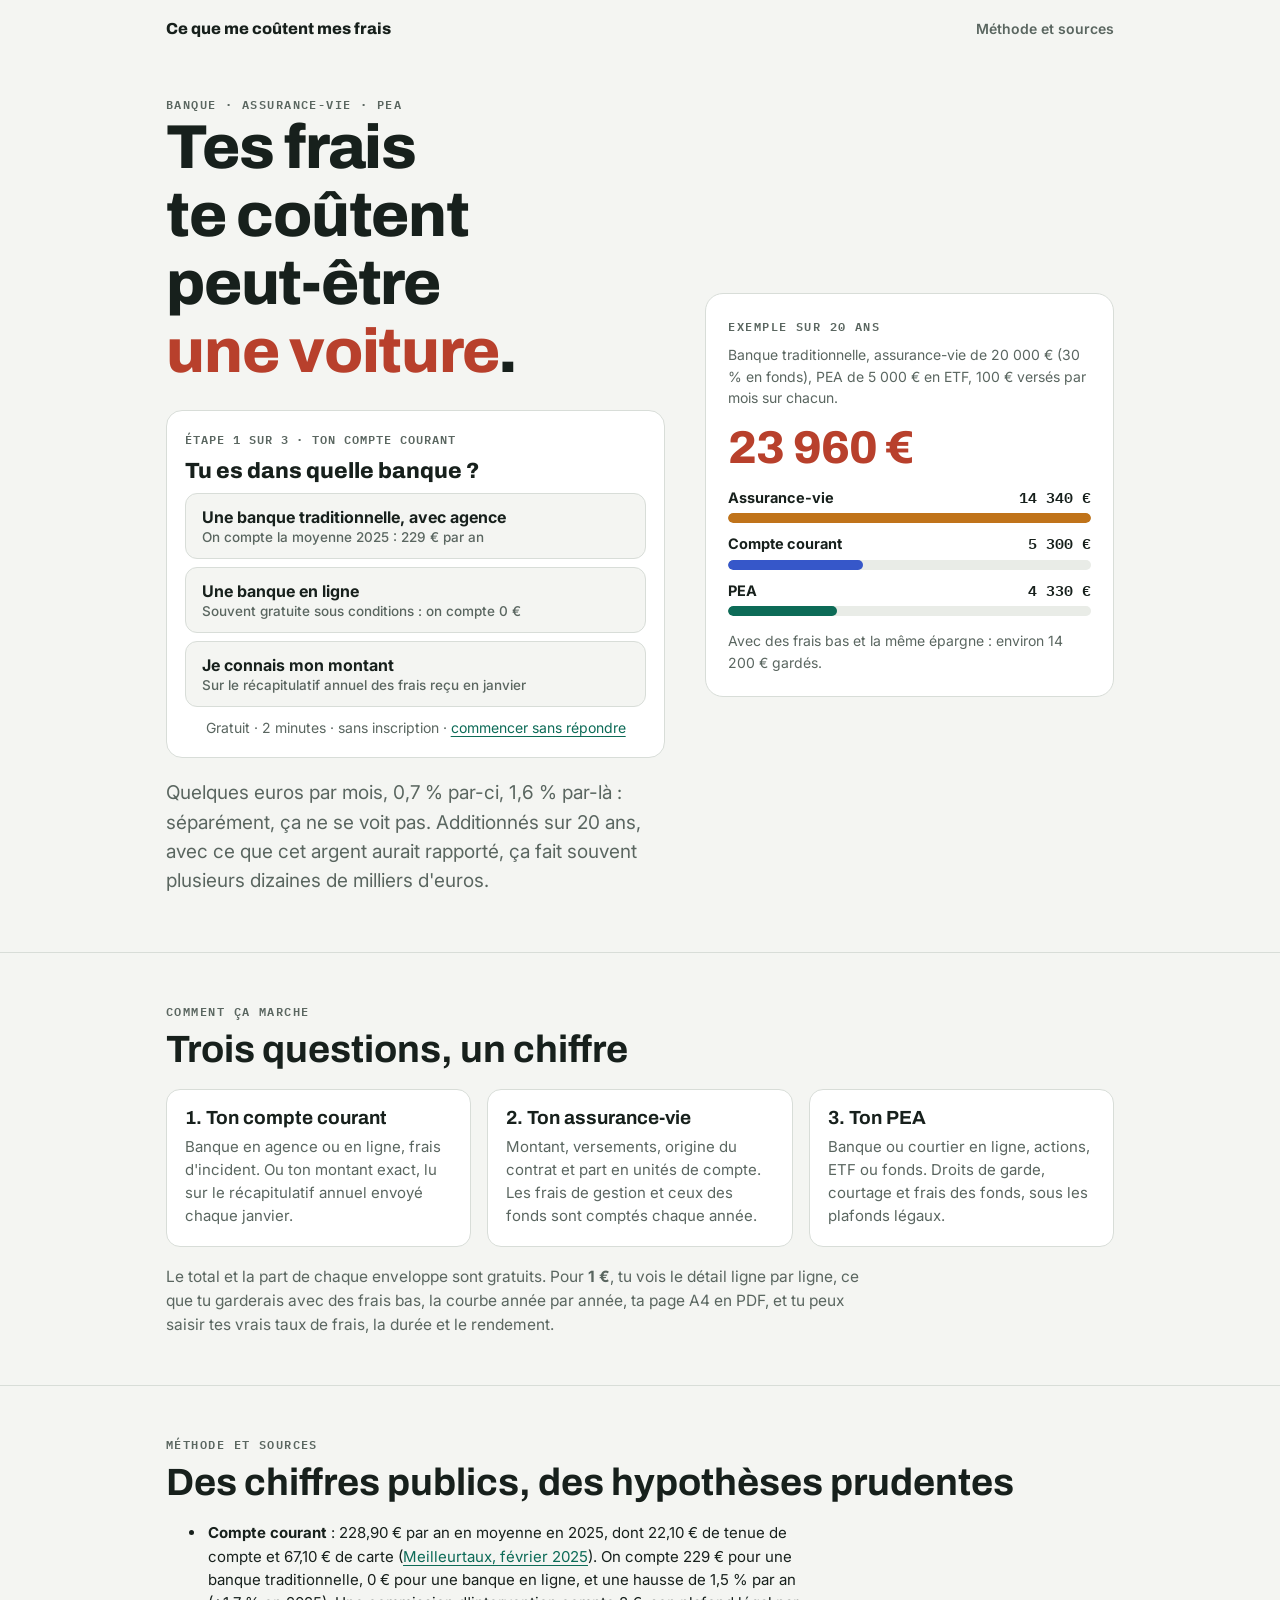
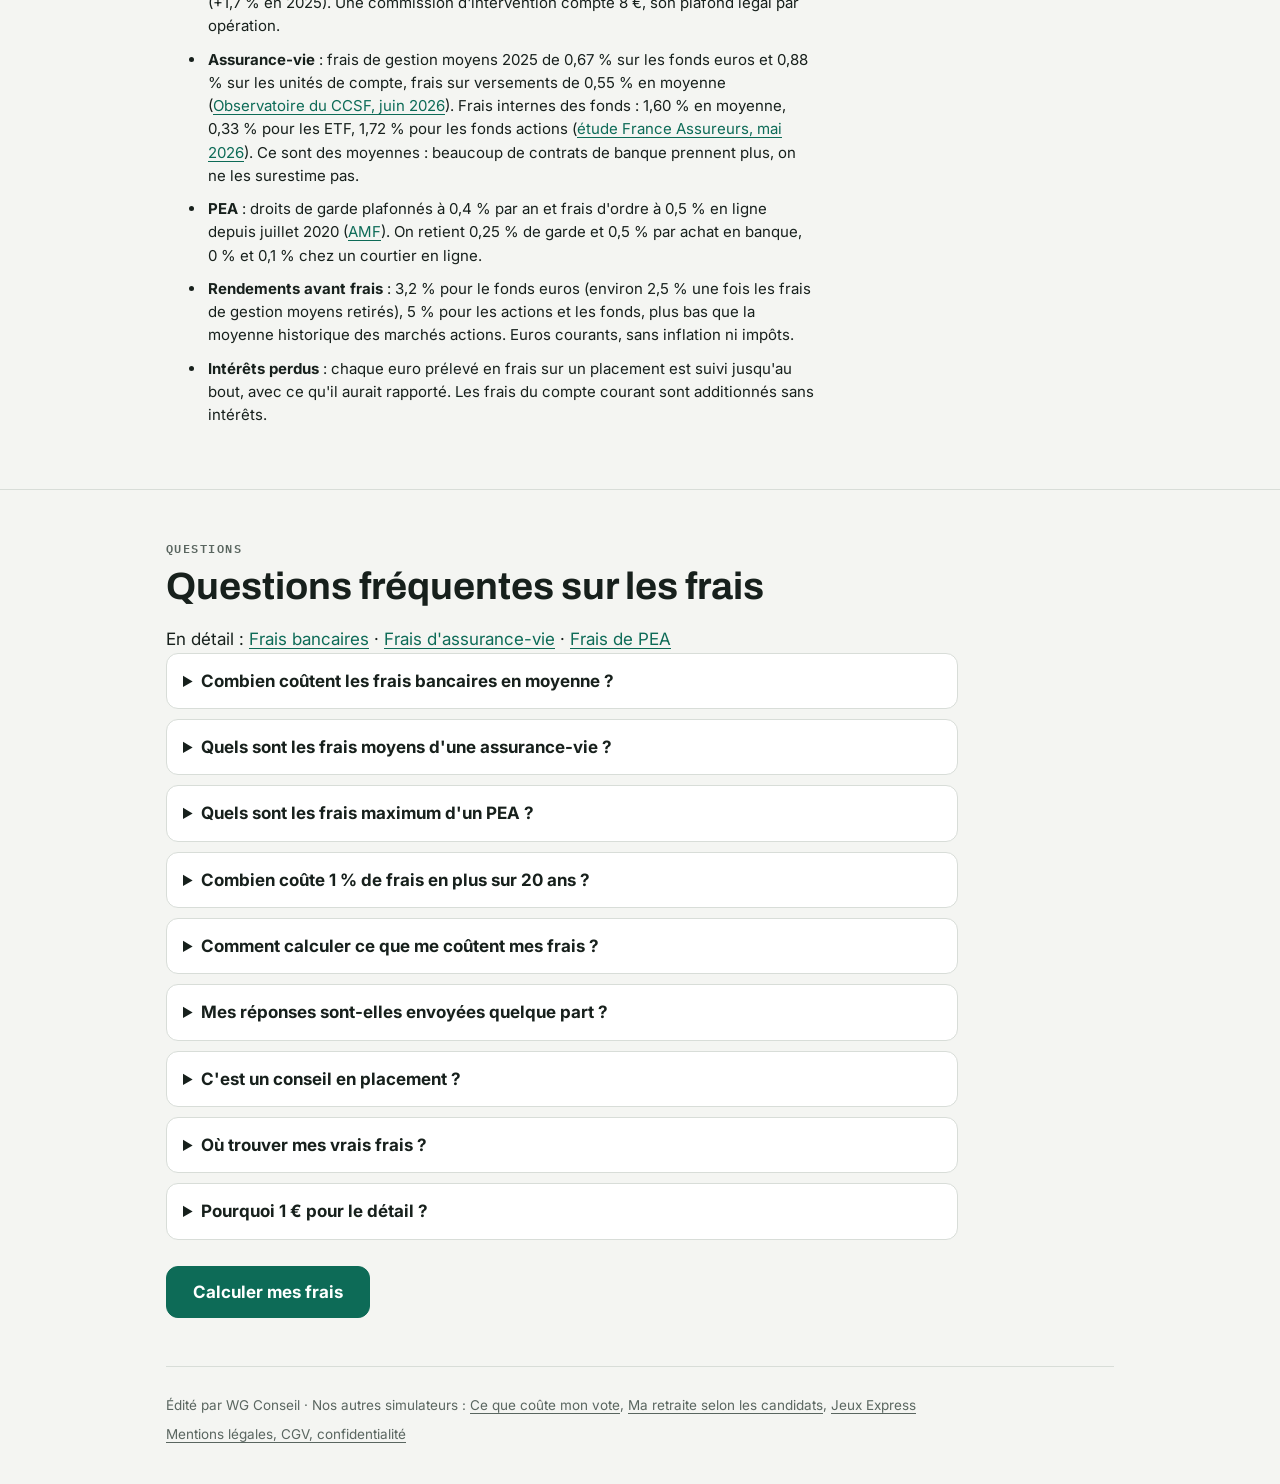
==== commit d7f39fce: "Pages thématiques frais bancaires, assurance-vie et PEA pour les recherches Google Co-Authored-By: C" ====
--- a/index.html
+++ b/index.html
@@ -242,6 +242,7 @@
 <section class="band"><div class="wrap">
   <div class="eyebrow">Questions</div>
   <h2>Questions fréquentes sur les frais</h2>
+  <p style="margin-top:10px">En détail : <a href="frais-bancaires.html">Frais bancaires</a> · <a href="frais-assurance-vie.html">Frais d'assurance-vie</a> · <a href="frais-pea.html">Frais de PEA</a></p>
   <div class="faq">
     <details><summary>Combien coûtent les frais bancaires en moyenne ?</summary><p>228,90 € par an en moyenne en 2025 pour un compte courant en banque traditionnelle, dont 22,10 € de tenue de compte et 67,10 € de carte (Meilleurtaux, février 2025), en hausse de 1,7 % sur un an. Sur 20 ans, avec une hausse de 1,5 % par an, cela fait environ 5 300 €. Une banque en ligne est souvent gratuite.</p></details>
     <details><summary>Quels sont les frais moyens d'une assurance-vie ?</summary><p>En 2025, les frais de gestion moyens sont de 0,67 % par an sur les fonds euros et de 0,88 % sur les unités de compte, avec 0,55 % de frais sur versements en moyenne (Observatoire du CCSF, juin 2026). S'y ajoutent les frais internes des fonds : 1,60 % par an en moyenne, 0,33 % pour les ETF (France Assureurs, mai 2026).</p></details>
